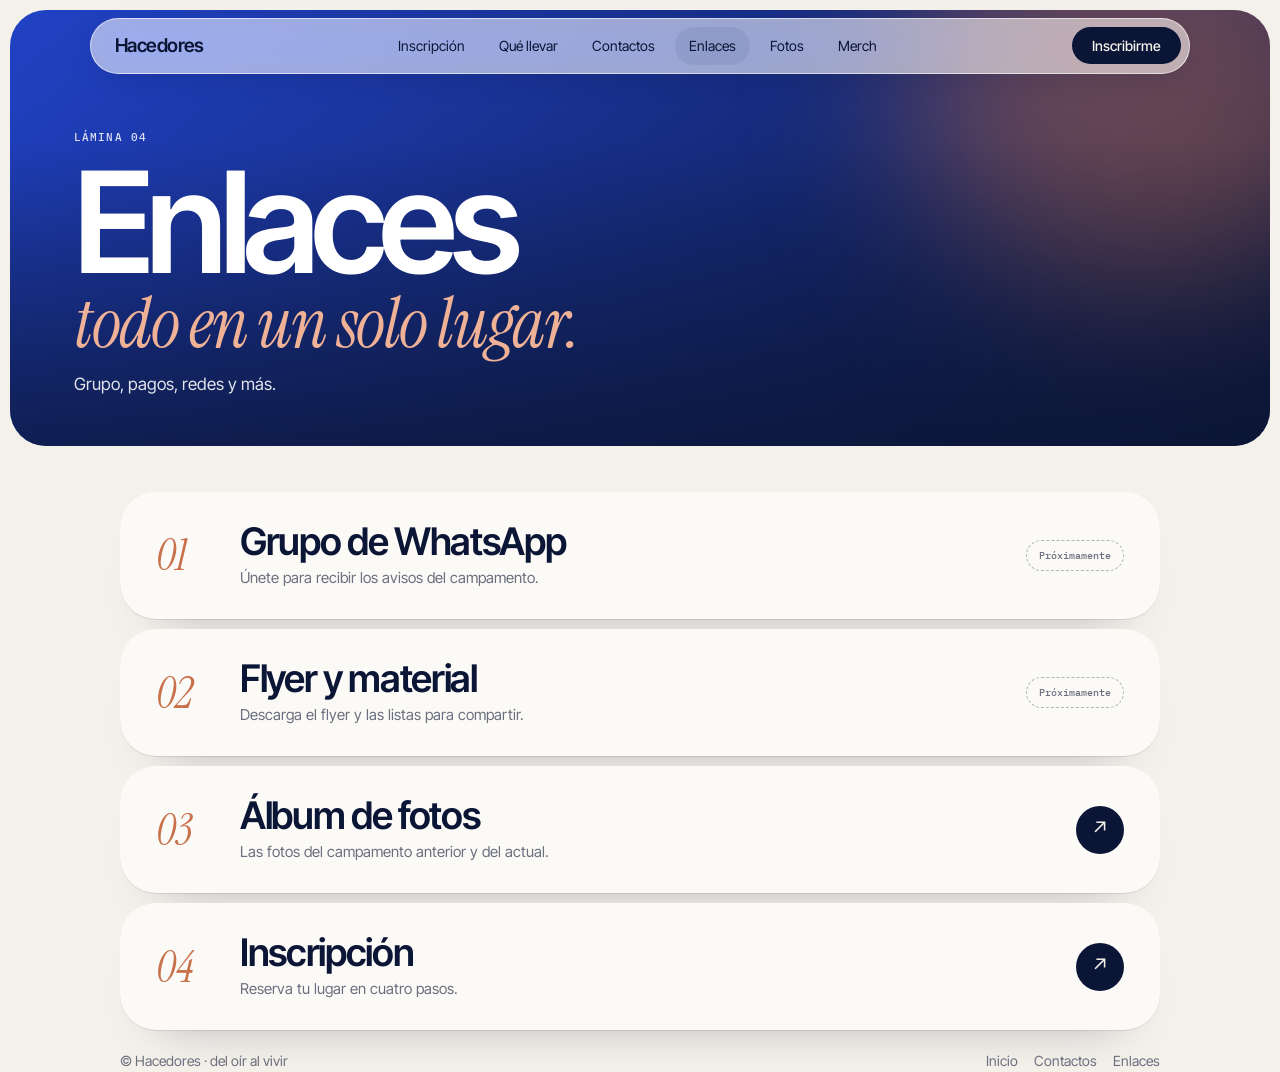
==== public/enlaces.html @ d4ad3171 "Cambios" ====
<!DOCTYPE html>
<html lang="es">
<head>
<meta charset="utf-8">
<meta name="viewport" content="width=device-width, initial-scale=1, viewport-fit=cover">
<title>Enlaces · Hacedores</title>
<link rel="stylesheet" href="https://fonts.googleapis.com/css2?family=Inter+Tight:wght@400;500;600&family=Instrument+Serif:ital@0;1&family=IBM+Plex+Mono:wght@400;500&display=swap">
<style>
/* IMAGEN DEL BANNER (opcional): img/banner-enlaces.jpg */
:root { --banner-img: url("img/banner-enlaces.jpg"); }

/* ==========================================================
   1. BASE
   ========================================================== */
:root {
  --bone: #F4F1EA; --paper: #FBFAF7; --navy: #0B1535; --blue: #2347D6;
  --sand: #C8714A; --mut: #6b6f7e; --hair: rgba(11, 21, 53, .1);
  padding-top: env(safe-area-inset-top, 0px);
  padding-bottom: env(safe-area-inset-bottom, 0px);
}
* { box-sizing: border-box; }
[hidden] { display: none !important; }
html { scroll-behavior: smooth; }
body {
  margin: 0; background: var(--bone); color: var(--navy);
  font: 400 17px/1.55 "Inter Tight", system-ui, sans-serif; -webkit-font-smoothing: antialiased;
}
a { color: inherit; }
h1, h2, h3, p { margin: 0; }
em, .serif { font-family: "Instrument Serif", Georgia, serif; font-style: italic; font-weight: 400; letter-spacing: -.01em; }
.mono { font: 500 11px/1.4 "IBM Plex Mono", monospace; letter-spacing: .1em; text-transform: uppercase; }
.wrap { max-width: 1080px; margin: 0 auto; padding: 0 20px; }

/* ==========================================================
   2. BARRA (glass) Y BOTONES
   ========================================================== */
header {
  position: fixed; z-index: 30; top: calc(env(safe-area-inset-top, 0px) + 18px);
  left: 16px; right: 16px; max-width: 1100px; margin: 0 auto;
  display: flex; align-items: center; justify-content: space-between; gap: 12px;
  padding: 8px 8px 8px 24px; border-radius: 999px; background: rgba(244, 241, 234, .62);
  -webkit-backdrop-filter: blur(22px) saturate(1.6); backdrop-filter: blur(22px) saturate(1.6);
  border: 1px solid rgba(255, 255, 255, .6); box-shadow: 0 8px 30px -12px rgba(11, 21, 53, .25);
  transition: transform .5s cubic-bezier(.2, .7, .2, 1), opacity .3s;
}
header.hide { transform: translateY(calc(-100% - 40px)); opacity: 0; }
.brand { font-weight: 600; font-size: 19px; letter-spacing: -.03em; text-decoration: none; }
nav { display: flex; gap: 6px; }
nav a { font-size: 14px; text-decoration: none; padding: 8px 14px; border-radius: 999px; transition: background .25s; }
nav a:hover, nav a.on { background: rgba(11, 21, 53, .07); }
.burger { display: none; border: 0; background: rgba(11, 21, 53, .07); color: var(--navy); padding: 10px 18px; border-radius: 999px; cursor: pointer; }
.btn {
  display: inline-flex; align-items: center; justify-content: center; gap: 8px; padding: 12px 22px;
  border: 0; border-radius: 999px; background: var(--navy); color: var(--bone);
  font: 500 15px "Inter Tight", sans-serif; text-decoration: none; cursor: pointer; transition: transform .3s, box-shadow .3s;
}
.btn:hover { transform: translateY(-2px); box-shadow: 0 14px 28px -12px rgba(11, 21, 53, .5); }
.btn.ghost { background: rgba(11, 21, 53, .06); color: var(--navy); }
.btn.ghost:hover { box-shadow: none; background: rgba(11, 21, 53, .1); }
.btn.sm { padding: 10px 20px; font-size: 14px; }
.btn.light { background: var(--bone); color: var(--navy); }
@media (max-width: 860px) {
  .burger { display: block; } nav { display: none; } header > .btn { display: none; }
  .open nav { display: flex; flex-direction: column; position: absolute; top: calc(100% + 8px); left: 0; right: 0; padding: 14px; border-radius: 28px; background: rgba(251, 250, 247, .96); box-shadow: 0 20px 50px -20px rgba(11, 21, 53, .4); }
  .open nav a { font-size: 22px; padding: 12px 16px; }
}

/* ==========================================================
   3. BANNER
   ========================================================== */
.banner {
  position: relative; margin: 10px; min-height: clamp(300px, 44svh, 440px); border-radius: 36px; overflow: hidden; isolation: isolate; color: #fff;
  display: flex; flex-direction: column; justify-content: flex-end; padding: 120px clamp(24px, 5vw, 64px) clamp(28px, 4vw, 48px);
  background: linear-gradient(140deg, #2347D6, #0B1535);
}
.banner::before { content: ""; position: absolute; inset: 0; z-index: -3; background: var(--banner-img) center / cover; }
.banner::after { content: ""; position: absolute; inset: 0; z-index: -1; background: linear-gradient(to top, rgba(11, 21, 53, .75), rgba(11, 21, 53, .1) 70%); }
.banner .orb { position: absolute; z-index: -2; width: 36vw; height: 36vw; right: -8vw; top: -12vw; border-radius: 50%; filter: blur(80px); background: rgba(200, 113, 74, .5); }
.banner h1 { font-weight: 600; font-size: clamp(52px, 11vw, 150px); line-height: .9; letter-spacing: -.055em; }
.banner h1 em { display: block; color: #f0b296; font-size: .5em; letter-spacing: -.02em; margin-top: 6px; }
.banner p { max-width: 460px; margin-top: 16px; opacity: .88; }
main > .wrap { padding-top: 36px; padding-bottom: 20px; }

/* ==========================================================
   4. ENLACES
   ========================================================== */
.links { display: grid; gap: 10px; }
.lk { display: grid; grid-template-columns: auto 1fr auto; align-items: center; gap: clamp(14px, 3vw, 28px); padding: clamp(20px, 3vw, 30px) clamp(22px, 3.5vw, 36px); border-radius: 36px; background: var(--paper); text-decoration: none; box-shadow: 0 1px 0 var(--hair), 0 30px 50px -42px rgba(11, 21, 53, .4); transition: transform .4s cubic-bezier(.2, .7, .2, 1), background .3s, color .3s; }
.lk:hover { transform: translateY(-4px); background: var(--navy); color: var(--bone); }
.lk .n { font: italic 400 44px/1 "Instrument Serif", serif; color: var(--sand); min-width: 56px; }
.lk h2 { font-weight: 600; font-size: clamp(24px, 3.4vw, 38px); letter-spacing: -.035em; line-height: 1.05; }
.lk p { color: var(--mut); font-size: 15px; margin-top: 4px; transition: color .3s; }
.lk:hover p { color: rgba(244, 241, 234, .7); }
.lk .go { width: 48px; height: 48px; border-radius: 50%; display: grid; place-items: center; background: var(--navy); color: var(--bone); font-size: 20px; transition: transform .4s, background .3s; }
.lk:hover .go { background: var(--bone); color: var(--navy); transform: rotate(-45deg); }
.lk.soon { cursor: default; opacity: .62; }
.lk.soon:hover { transform: none; background: var(--paper); color: var(--navy); }
.lk.soon:hover p { color: var(--mut); }
.lk.soon .go { background: transparent; border: 1px dashed rgba(11, 21, 53, .3); color: var(--mut); font: 500 10px "IBM Plex Mono", monospace; width: auto; height: auto; padding: 8px 12px; border-radius: 999px; }
.lk.soon:hover .go { transform: none; background: transparent; color: var(--mut); }
@media (max-width: 560px) { .lk { grid-template-columns: 1fr auto; } .lk .n { display: none; } }

/* ==========================================================
   PIE Y ANIMACIÓN
   ========================================================== */
footer { display: flex; flex-wrap: wrap; justify-content: space-between; gap: 14px; padding: 36px 20px 44px; color: var(--mut); font-size: 14px; }
footer a { text-decoration: none; margin-left: 16px; }
.js .rv { opacity: 0; transform: translateY(26px); filter: blur(8px); transition: opacity .8s, transform .8s cubic-bezier(.2, .7, .2, 1), filter .8s; }
.js .rv.in { opacity: 1; transform: none; filter: none; }
@media (prefers-reduced-motion: reduce) {
  * { animation: none !important; transition: none !important; scroll-behavior: auto !important; }
  .js .rv { opacity: 1; transform: none; filter: none; }
}
</style>
</head>
<body>

<header id="hd">
  <a class="brand" href="index.html">Hacedores</a>
  <nav><a href="inscripcion.html">Inscripción</a><a href="llevar.html">Qué llevar</a><a href="contactos.html">Contactos</a><a href="enlaces.html" class="on">Enlaces</a><a href="fotos.html">Fotos</a><a href="merch.html">Merch</a></nav>
  <a class="btn sm" href="inscripcion.html">Inscribirme</a>
  <button class="burger mono" id="bg" aria-label="Menú">Menú</button>
</header>

<main>
<div class="banner">
  <div class="orb"></div>
  <span class="mono" style="opacity:.85;margin-bottom:14px">Lámina 04</span>
  <h1>Enlaces<em>todo en un solo lugar.</em></h1>
  <p>Grupo, pagos, redes y más.</p>
</div>

<div class="wrap">
  <div class="links" id="links"></div>
</div>
</main>

<footer class="wrap">
  <span>© Hacedores · del oír al vivir</span>
  <span><a href="index.html">Inicio</a><a href="contactos.html">Contactos</a><a href="enlaces.html">Enlaces</a></span>
</footer>

<script>
document.documentElement.classList.add("js");
const $=s=>document.querySelector(s),$$=s=>[...document.querySelectorAll(s)];
const hd=$("#hd");let ly=scrollY;
$("#bg").onclick=()=>{hd.classList.toggle("open");hd.classList.remove("hide")};
addEventListener("scroll",()=>{const y=scrollY;if(hd.classList.contains("open"))return;
 if(y>ly+6&&y>80)hd.classList.add("hide");else if(y<ly-6||y<40)hd.classList.remove("hide");ly=y},{passive:true});
const reveal=()=>{const io=new IntersectionObserver(es=>es.forEach(e=>{if(e.isIntersecting){e.target.classList.add("in");io.unobserve(e.target)}}),{threshold:.1});
 $$(".rv").forEach(e=>io.observe(e))};

/* ===== Enlaces: edita aquí. url "" o "#" = se muestra como "Próximamente" ===== */
const ENL=[
 {t:"Grupo de WhatsApp",d:"Únete para recibir los avisos del campamento.",url:"#"}, 
 {t:"Flyer y material",d:"Descarga el flyer y las listas para compartir.",url:"#"},
 {t:"Álbum de fotos",d:"Las fotos del campamento anterior y del actual.",url:"fotos.html"},
 {t:"Inscripción",d:"Reserva tu lugar en cuatro pasos.",url:"inscripcion.html"}
];
$("#links").innerHTML=ENL.map((l,i)=>{
 const ok=l.url&&l.url!=="#",ext=ok&&/^https?:/.test(l.url);
 return`<${ok?"a":"div"} class="lk rv${ok?"":" soon"}"${ok?` href="${l.url}"${ext?' target="_blank" rel="noopener"':""}`:""}>
  <span class="n">0${i+1}</span><div><h2>${l.t}</h2><p>${l.d}</p></div>
  <span class="go">${ok?"↗":"Próximamente"}</span></${ok?"a":"div"}>`}).join("");
reveal();
</script>
</body>
</html>
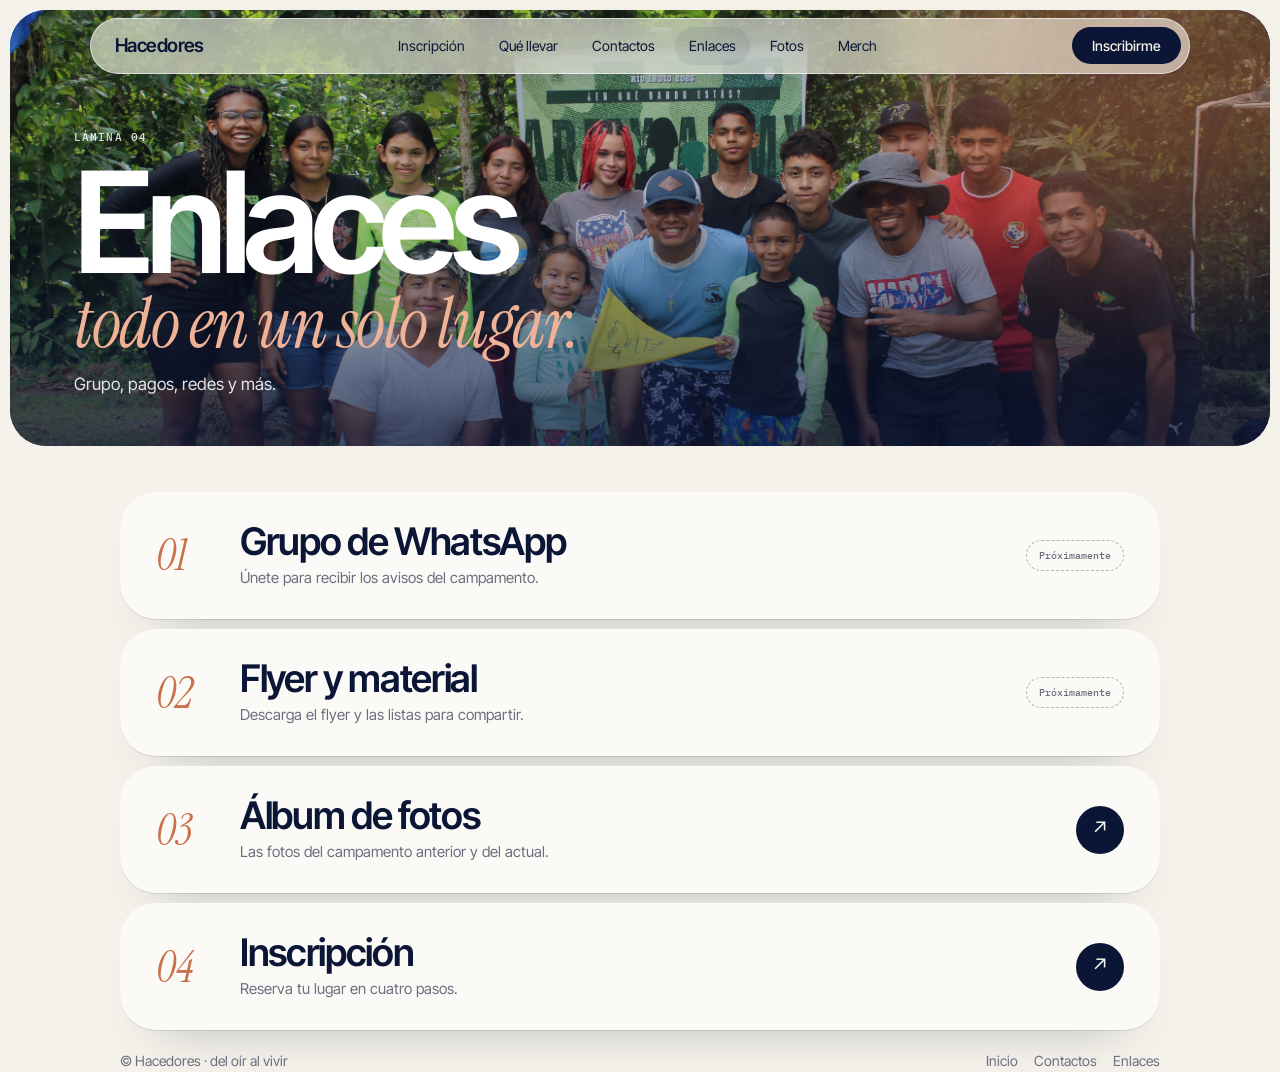
==== commit 3986a19b: "cambios finales" ====
--- a/public/enlaces.html
+++ b/public/enlaces.html
@@ -7,7 +7,7 @@
 <link rel="stylesheet" href="https://fonts.googleapis.com/css2?family=Inter+Tight:wght@400;500;600&family=Instrument+Serif:ital@0;1&family=IBM+Plex+Mono:wght@400;500&display=swap">
 <style>
 /* IMAGEN DEL BANNER (opcional): img/banner-enlaces.jpg */
-:root { --banner-img: url("img/banner-enlaces.jpg"); }
+:root { --banner-img: url("img/banner-enlaces.JPG"); }
 
 /* ==========================================================
    1. BASE
